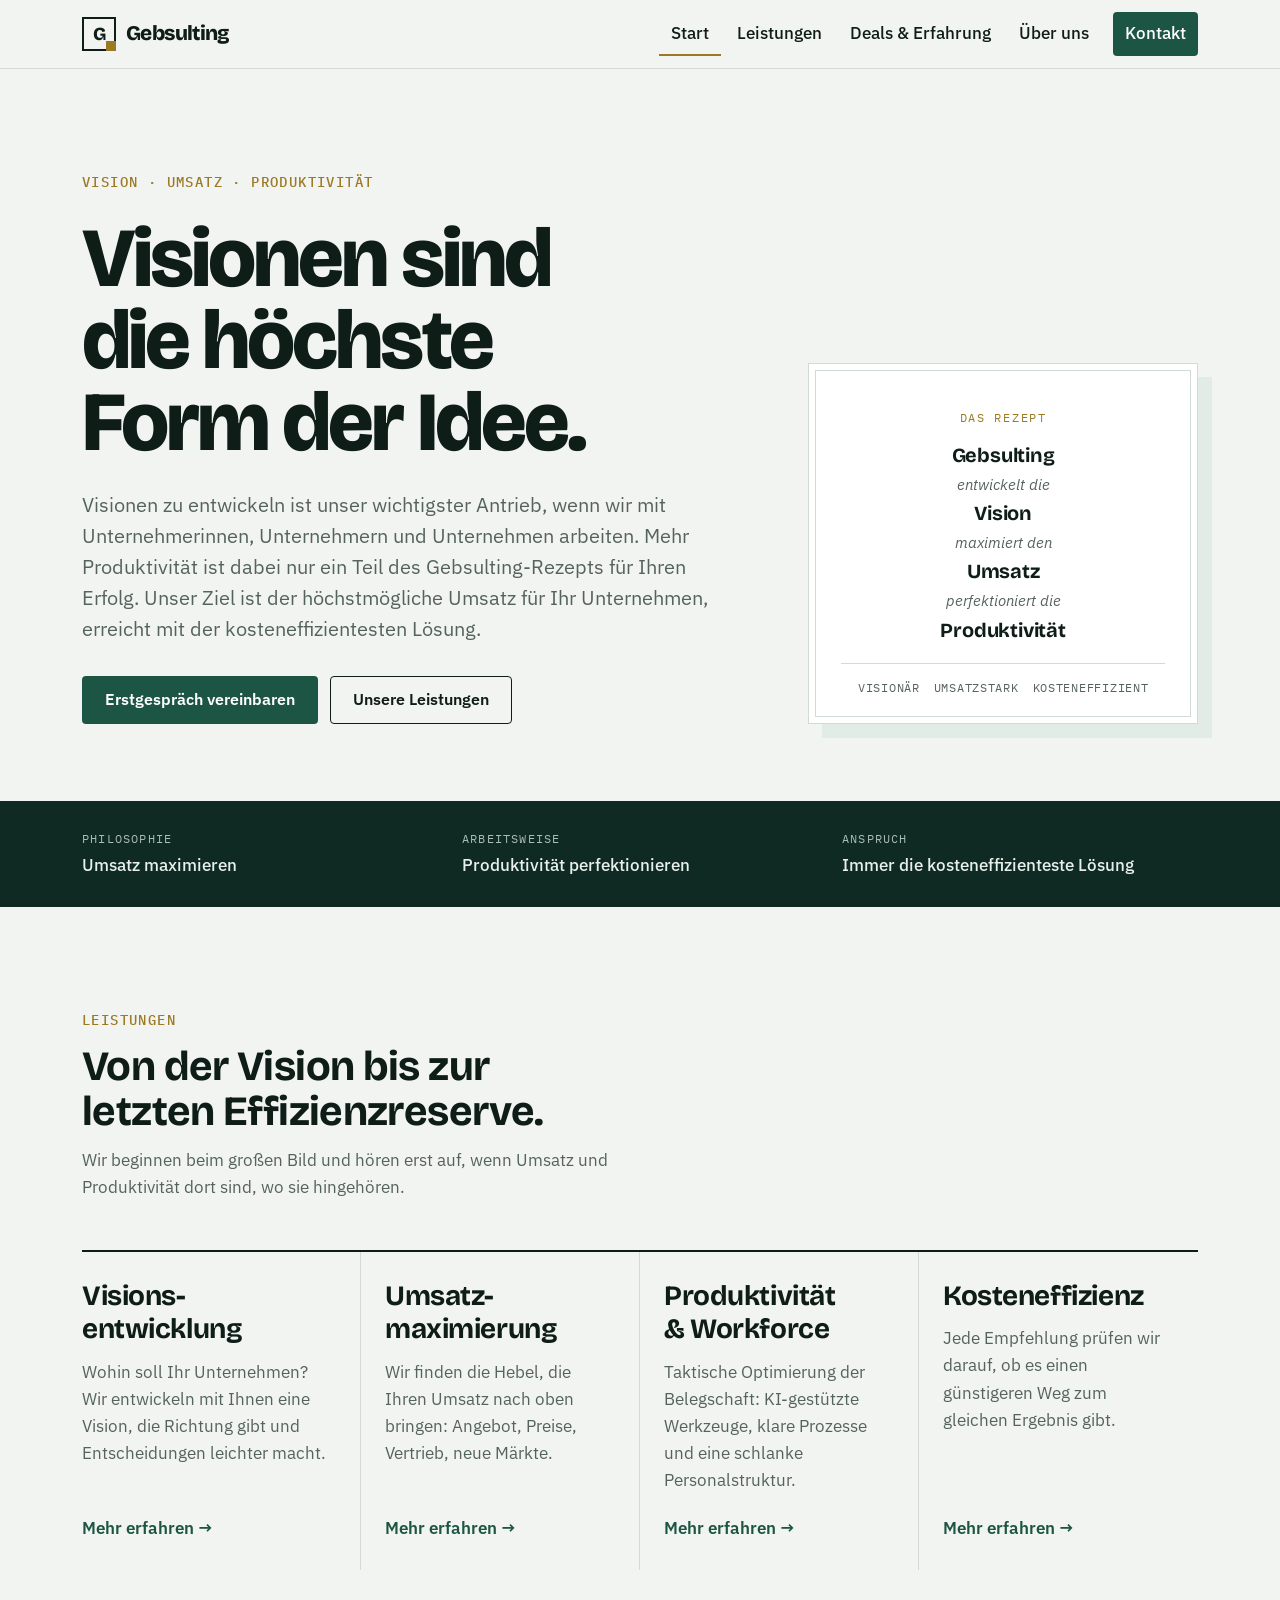
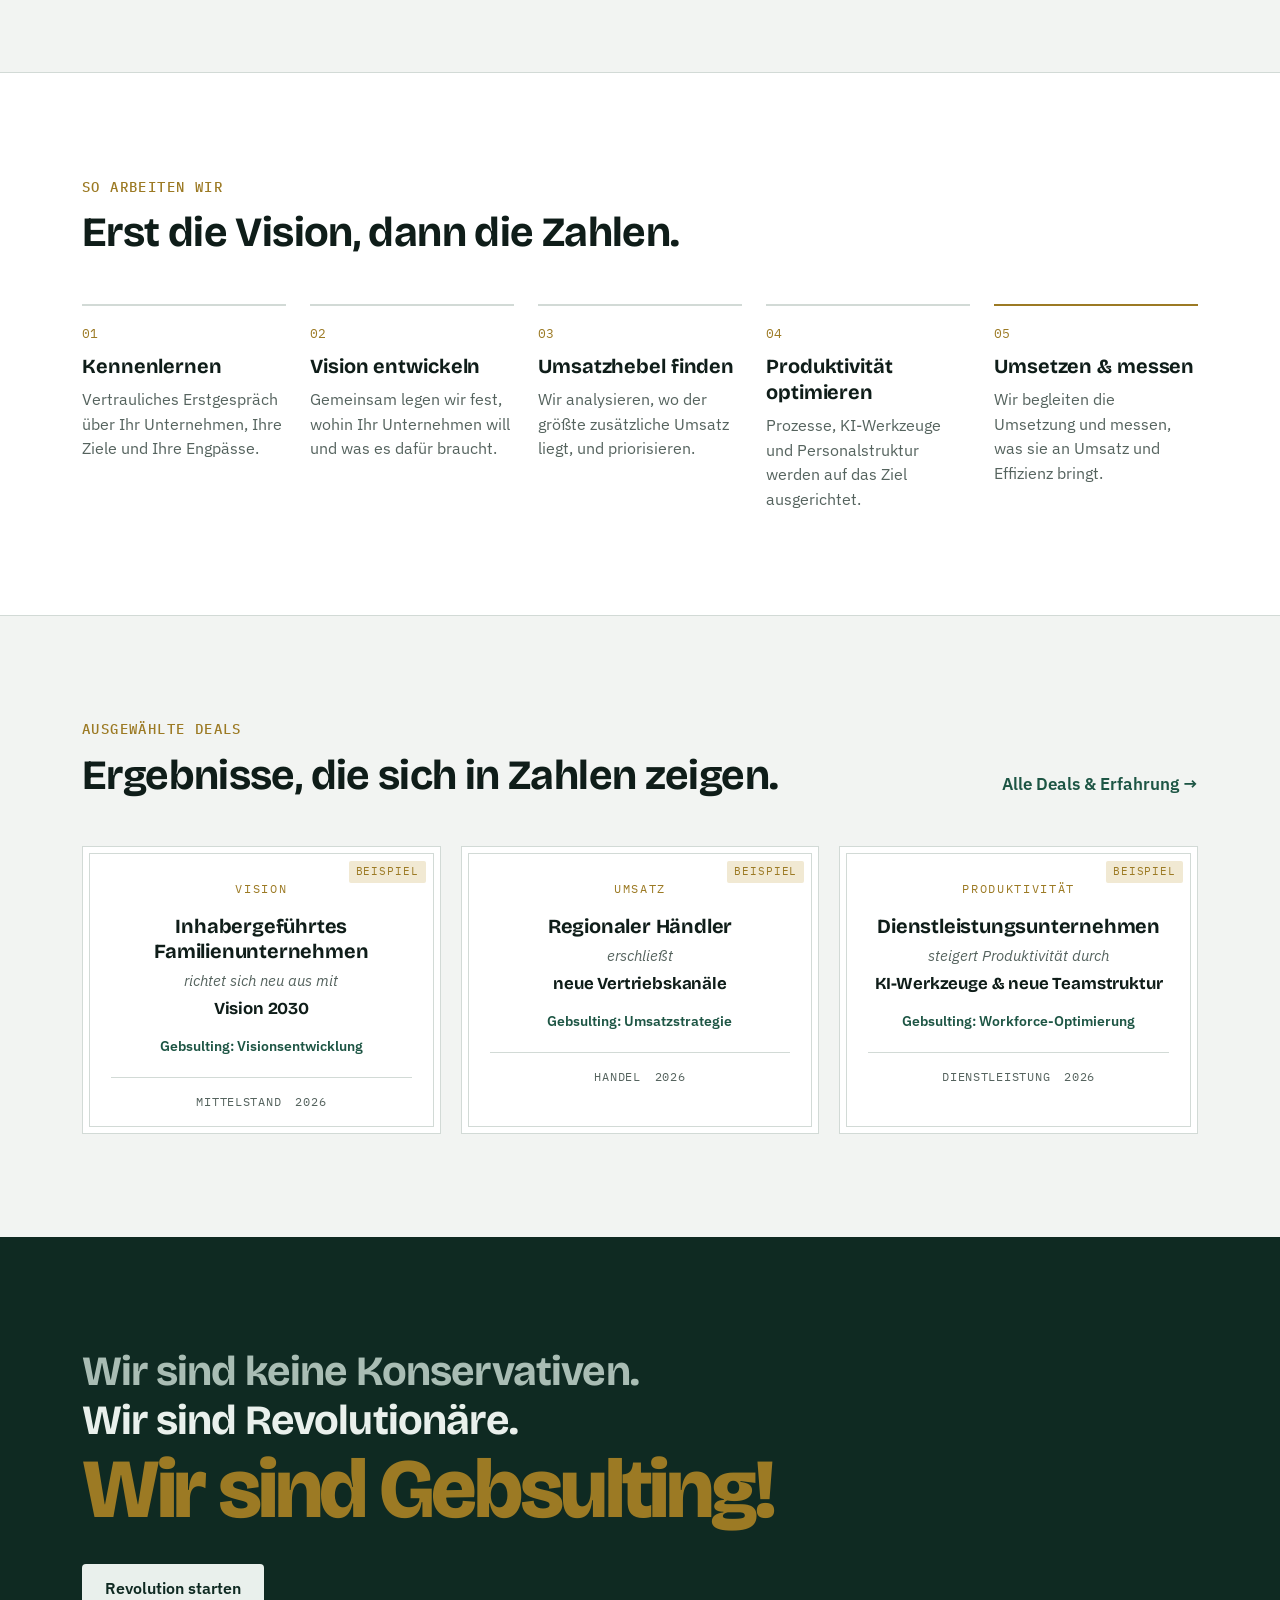
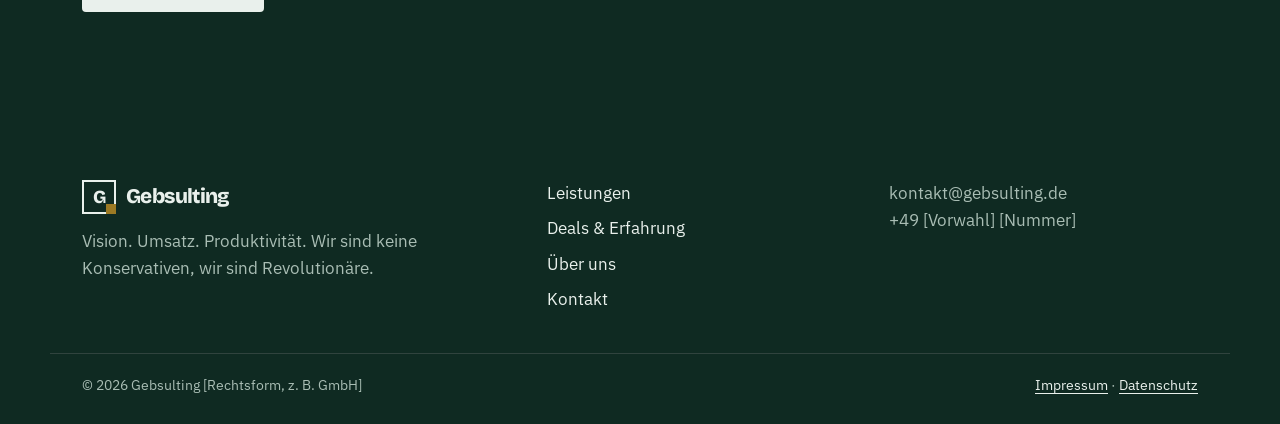
==== gebsulting-website/index.html @ 895a3fa7 "Gebsulting: Inhalte aus der Unternehmensbeschreibung und echtes Team Name auf Gebsulting korrigiert," ====
<!doctype html>
<html lang="de">
<head>
<meta charset="utf-8">
<meta name="viewport" content="width=device-width, initial-scale=1, viewport-fit=cover">
<title>Gebsulting</title>
<meta name="claude:viewport-fit-sides" content="cover">
<meta name="description" content="Gebsulting – Visionsentwicklung, Umsatzmaximierung und Produktivität für Unternehmerinnen, Unternehmer und Unternehmen. Wir sind keine Konservativen, wir sind Revolutionäre.">
<link rel="icon" href="assets/favicon.svg" type="image/svg+xml">
<link rel="preconnect" href="https://fonts.googleapis.com">
<link rel="preconnect" href="https://fonts.gstatic.com" crossorigin>
<link rel="stylesheet" href="https://fonts.googleapis.com/css2?family=Bricolage+Grotesque:opsz,wght@12..96,500;12..96,700;12..96,800&family=IBM+Plex+Sans:ital,wght@0,400;0,500;0,600;1,400&family=IBM+Plex+Mono:wght@400;500&display=swap">
<link rel="stylesheet" href="assets/css/style.css">
</head>
<body>

<a class="skip" href="#main">Zum Inhalt springen</a>

<header class="site-header">
  <div class="wrap header-row">
    <a class="brand" href="#start" aria-label="Gebsulting – Startseite">
      <span class="brand-mark" aria-hidden="true">G</span>
      <span class="brand-name">Gebsulting</span>
    </a>
    <button class="nav-toggle" id="nav-toggle" type="button" aria-expanded="false" aria-controls="site-nav">
      <span class="nav-toggle-bars" aria-hidden="true"></span>
      <span class="nav-toggle-label">Menü</span>
    </button>
    <nav class="site-nav" id="site-nav" aria-label="Hauptnavigation">
      <a href="#start" data-nav="start">Start</a>
      <a href="#leistungen" data-nav="leistungen">Leistungen</a>
      <a href="#deals" data-nav="deals">Deals &amp; Erfahrung</a>
      <a href="#ueber-uns" data-nav="ueber-uns">Über uns</a>
      <a class="nav-cta" href="#kontakt" data-nav="kontakt">Kontakt</a>
    </nav>
  </div>
</header>

<main id="main" tabindex="-1">

<!-- ============================ START ============================ -->
<section class="view" data-view="start" data-title="Gebsulting – Vision, Umsatz, Produktivität">
  <div class="hero">
    <div class="wrap hero-grid">
      <div class="hero-copy">
        <p class="eyebrow">Vision · Umsatz · Produktivität</p>
        <h1 class="display">Visionen sind die höchste Form der Idee.</h1>
        <p class="lead">Visionen zu entwickeln ist unser wichtigster Antrieb, wenn wir mit Unternehmerinnen, Unternehmern und Unternehmen arbeiten. Mehr Produktivität ist dabei nur ein Teil des Gebsulting-Rezepts für Ihren Erfolg. Unser Ziel ist der höchstmögliche Umsatz für Ihr Unternehmen, erreicht mit der kosteneffizientesten Lösung.</p>
        <div class="hero-actions">
          <a class="btn btn-primary" href="#kontakt">Erstgespräch vereinbaren</a>
          <a class="btn btn-ghost" href="#leistungen">Unsere Leistungen</a>
        </div>
      </div>
      <aside class="tombstone tombstone-hero" aria-label="Das Gebsulting-Rezept">
        <p class="ts-kicker">Das Rezept</p>
        <p class="ts-party">Gebsulting</p>
        <p class="ts-verb">entwickelt die</p>
        <p class="ts-party ts-party-sm">Vision</p>
        <p class="ts-verb">maximiert den</p>
        <p class="ts-party ts-party-sm">Umsatz</p>
        <p class="ts-verb">perfektioniert die</p>
        <p class="ts-party ts-party-sm">Produktivität</p>
        <div class="ts-foot">
          <span>Visionär</span><span>Umsatzstark</span><span>Kosteneffizient</span>
        </div>
      </aside>
    </div>
  </div>

  <div class="band">
    <div class="wrap facts">
      <div class="fact"><span class="fact-k">Philosophie</span><span class="fact-v">Umsatz maximieren</span></div>
      <div class="fact"><span class="fact-k">Arbeitsweise</span><span class="fact-v">Produktivität perfektionieren</span></div>
      <div class="fact"><span class="fact-k">Anspruch</span><span class="fact-v">Immer die kosteneffizienteste Lösung</span></div>
    </div>
  </div>

  <div class="section">
    <div class="wrap">
      <div class="section-head">
        <p class="eyebrow">Leistungen</p>
        <h2 class="h2">Von der Vision bis zur letzten Effizienzreserve.</h2>
        <p class="section-intro">Wir beginnen beim großen Bild und hören erst auf, wenn Umsatz und Produktivität dort sind, wo sie hingehören.</p>
      </div>
      <div class="service-grid">
        <a class="service" href="#leistungen">
          <h3 class="h3">Visions&shy;entwicklung</h3>
          <p>Wohin soll Ihr Unternehmen? Wir entwickeln mit Ihnen eine Vision, die Richtung gibt und Entscheidungen leichter macht.</p>
          <span class="more">Mehr erfahren</span>
        </a>
        <a class="service" href="#leistungen">
          <h3 class="h3">Umsatz&shy;maximierung</h3>
          <p>Wir finden die Hebel, die Ihren Umsatz nach oben bringen: Angebot, Preise, Vertrieb, neue Märkte.</p>
          <span class="more">Mehr erfahren</span>
        </a>
        <a class="service" href="#leistungen">
          <h3 class="h3">Produktivität &amp; Workforce</h3>
          <p>Taktische Optimierung der Belegschaft: KI-gestützte Werkzeuge, klare Prozesse und eine schlanke Personalstruktur.</p>
          <span class="more">Mehr erfahren</span>
        </a>
        <a class="service" href="#leistungen">
          <h3 class="h3">Kosten&shy;effizienz</h3>
          <p>Jede Empfehlung prüfen wir darauf, ob es einen günstigeren Weg zum gleichen Ergebnis gibt.</p>
          <span class="more">Mehr erfahren</span>
        </a>
      </div>
    </div>
  </div>

  <div class="section section-alt">
    <div class="wrap">
      <div class="section-head">
        <p class="eyebrow">So arbeiten wir</p>
        <h2 class="h2">Erst die Vision, dann die Zahlen.</h2>
      </div>
      <ol class="process">
        <li><span class="step-no">01</span><h3 class="h4">Kennenlernen</h3><p>Vertrauliches Erstgespräch über Ihr Unternehmen, Ihre Ziele und Ihre Engpässe.</p></li>
        <li><span class="step-no">02</span><h3 class="h4">Vision entwickeln</h3><p>Gemeinsam legen wir fest, wohin Ihr Unternehmen will und was es dafür braucht.</p></li>
        <li><span class="step-no">03</span><h3 class="h4">Umsatzhebel finden</h3><p>Wir analysieren, wo der größte zusätzliche Umsatz liegt, und priorisieren.</p></li>
        <li><span class="step-no">04</span><h3 class="h4">Produktivität optimieren</h3><p>Prozesse, KI-Werkzeuge und Personalstruktur werden auf das Ziel ausgerichtet.</p></li>
        <li><span class="step-no">05</span><h3 class="h4">Umsetzen &amp; messen</h3><p>Wir begleiten die Umsetzung und messen, was sie an Umsatz und Effizienz bringt.</p></li>
      </ol>
    </div>
  </div>

  <div class="section">
    <div class="wrap">
      <div class="section-head section-head-row">
        <div>
          <p class="eyebrow">Ausgewählte Deals</p>
          <h2 class="h2">Ergebnisse, die sich in Zahlen zeigen.</h2>
        </div>
        <a class="link-arrow" href="#deals">Alle Deals &amp; Erfahrung</a>
      </div>
      <div class="tombstone-grid" id="deals-teaser" data-limit="3"></div>
    </div>
  </div>

  <div class="manifesto">
    <div class="wrap manifesto-inner">
      <p class="manifesto-line">Wir sind keine Konservativen.</p>
      <p class="manifesto-line manifesto-strong">Wir sind Revolutionäre.</p>
      <p class="manifesto-line manifesto-name">Wir sind Gebsulting!</p>
      <a class="btn btn-light" href="#kontakt">Revolution starten</a>
    </div>
  </div>
</section>

<!-- ============================ LEISTUNGEN ============================ -->
<section class="view" data-view="leistungen" data-title="Leistungen – Gebsulting" hidden>
  <div class="page-head">
    <div class="wrap">
      <p class="eyebrow">Leistungen</p>
      <h1 class="h1">Umsatz maximieren. Produktivität perfektionieren.</h1>
      <p class="lead">Umsatzmaximierung ist unsere Philosophie, perfekte Produktivität unsere Arbeitsweise. Am Anfang steht immer die Vision. Die vier Felder bauen aufeinander auf.</p>
    </div>
  </div>

  <div class="section">
    <div class="wrap service-detail-list">
      <article class="service-detail" id="vision">
        <div class="sd-head">
          <span class="sd-tag">Feld 1 · Unser wichtigster Antrieb</span>
          <h2 class="h2">Visionsentwicklung</h2>
          <p>Visionen sind die höchste Form der Idee. Ohne ein klares Bild der Zukunft bleibt jede Optimierung Stückwerk.</p>
        </div>
        <div class="sd-body">
          <h3 class="h5">Typische Aufgaben</h3>
          <ul class="ticks">
            <li>Visions-Workshops mit Inhabern, Gründern und Management</li>
            <li>Zielbild und Positionierung für die nächsten Jahre</li>
            <li>Ableitung konkreter Umsatz- und Effizienzziele</li>
            <li>Kommunikation der Vision ins Unternehmen</li>
          </ul>
          <p class="sd-result"><strong>Ergebnis:</strong> eine Vision, die Richtung gibt und an der sich jede weitere Entscheidung messen lässt.</p>
        </div>
      </article>

      <article class="service-detail" id="umsatz">
        <div class="sd-head">
          <span class="sd-tag">Feld 2 · Unsere Philosophie</span>
          <h2 class="h2">Umsatzmaximierung</h2>
          <p>Wir wollen für unsere Kunden den höchstmöglichen Umsatz, nicht einen etwas besseren.</p>
        </div>
        <div class="sd-body">
          <h3 class="h5">Typische Aufgaben</h3>
          <ul class="ticks">
            <li>Analyse von Angebot, Kunden und Märkten</li>
            <li>Preis- und Margenstrategie</li>
            <li>Vertriebsstrategie und Vertriebsprozesse</li>
            <li>Erschließung neuer Märkte und Geschäftsfelder</li>
          </ul>
          <p class="sd-result"><strong>Ergebnis:</strong> priorisierte Umsatzhebel mit klaren Zielen und Verantwortlichen.</p>
        </div>
      </article>

      <article class="service-detail" id="produktivitaet">
        <div class="sd-head">
          <span class="sd-tag">Feld 3 · Unsere Arbeitsweise</span>
          <h2 class="h2">Produktivität &amp; Workforce-Optimierung</h2>
          <p>Fehlende Produktivität lässt sich in den meisten Fällen nur durch eine taktische Optimierung der Belegschaft lösen. Dazu gehören KI-gestützte Werkzeuge und, wo nötig, auch Personalanpassungen.</p>
        </div>
        <div class="sd-body">
          <h3 class="h5">Typische Aufgaben</h3>
          <ul class="ticks">
            <li>Produktivitätsanalyse von Teams und Prozessen</li>
            <li>Auswahl und Einführung KI-gestützter Werkzeuge</li>
            <li>Automatisierung wiederkehrender Aufgaben</li>
            <li>Neuaufstellung der Personalstruktur, inklusive Trennung von ineffizienten Stellen</li>
          </ul>
          <p class="sd-result"><strong>Ergebnis:</strong> ein Unternehmen, das mit den richtigen Menschen und den richtigen Werkzeugen mehr leistet.</p>
        </div>
      </article>

      <article class="service-detail" id="kosten">
        <div class="sd-head">
          <span class="sd-tag">Feld 4 · Unser Anspruch</span>
          <h2 class="h2">Kosteneffizienz</h2>
          <p>Höchster Umsatz und höchste Produktivität sind nur die halbe Rechnung. Wir suchen immer die kosteneffizienteste Lösung.</p>
        </div>
        <div class="sd-body">
          <h3 class="h5">Typische Aufgaben</h3>
          <ul class="ticks">
            <li>Kostenanalyse und Benchmarks</li>
            <li>Prüfung von Lieferanten, Verträgen und Software</li>
            <li>Make-or-buy-Entscheidungen</li>
            <li>Business Cases für jede größere Maßnahme</li>
          </ul>
          <p class="sd-result"><strong>Ergebnis:</strong> jede Maßnahme mit dem besten Verhältnis von Kosten zu Wirkung.</p>
        </div>
      </article>
    </div>
  </div>

  <div class="cta-band">
    <div class="wrap cta-row">
      <div>
        <h2 class="h2">Wo steckt der meiste Umsatz in Ihrem Unternehmen?</h2>
        <p>Beschreiben Sie uns Ihre Situation, wir melden uns innerhalb von zwei Werktagen.</p>
      </div>
      <a class="btn btn-light" href="#kontakt">Anfrage senden</a>
    </div>
  </div>
</section>

<!-- ============================ DEALS ============================ -->
<section class="view" data-view="deals" data-title="Deals & Erfahrung – Gebsulting" hidden>
  <div class="page-head">
    <div class="wrap">
      <p class="eyebrow">Deals &amp; Erfahrung</p>
      <h1 class="h1">Projekte und Deals, die wir begleiten.</h1>
      <p class="lead">Viele unserer Mandate sind vertraulich. Wo Kunden zugestimmt haben, zeigen wir sie hier.</p>
    </div>
  </div>

  <div class="section">
    <div class="wrap">
      <p class="notice" id="deals-notice" hidden>Vorschau: Die Einträge unten sind Platzhalter mit Beispielinhalten. Die echten Deals ergänzen wir in Kürze.</p>
      <div class="filter-row" id="deal-filter" role="group" aria-label="Deals nach Art filtern"></div>
      <div class="tombstone-grid" id="deals-all"></div>
    </div>
  </div>

  <div class="section section-alt">
    <div class="wrap exp-grid">
      <div>
        <p class="eyebrow">Erfahrung</p>
        <h2 class="h2">Wofür man uns holt.</h2>
        <p class="section-intro">Wir arbeiten mit Unternehmerinnen, Unternehmern, Gründungsteams und etablierten Unternehmen, die mehr wollen als den Status quo.</p>
      </div>
      <div class="exp-cols">
        <div>
          <h3 class="h5">Kunden</h3>
          <ul class="plain-list" id="industries"></ul>
        </div>
        <div>
          <h3 class="h5">Mandatsarten</h3>
          <ul class="plain-list">
            <li>Visionsentwicklung</li>
            <li>Umsatzsteigerung</li>
            <li>Produktivität &amp; Workforce</li>
            <li>KI-Werkzeuge &amp; Automatisierung</li>
            <li>Kostenoptimierung</li>
          </ul>
        </div>
      </div>
    </div>
  </div>
</section>

<!-- ============================ ÜBER UNS ============================ -->
<section class="view" data-view="ueber-uns" data-title="Über uns – Gebsulting" hidden>
  <div class="page-head">
    <div class="wrap">
      <p class="eyebrow">Über uns</p>
      <h1 class="h1">Wir sind Gebsulting.</h1>
      <p class="lead">Wir sind keine Konservativen, wir sind Revolutionäre. Wir entwickeln Visionen, maximieren Umsatz und perfektionieren Produktivität, für Unternehmerinnen, Unternehmer, Unternehmen und alle, die mit uns etwas bewegen wollen.</p>
    </div>
  </div>

  <div class="section">
    <div class="wrap about-grid">
      <div class="about-text">
        <h2 class="h2">Unser Verständnis von Beratung.</h2>
        <p>Visionen sind die höchste Form der Idee. Sie zu entwickeln ist unser wichtigster Antrieb in der Arbeit mit unseren Kunden. Wer nur an der Produktivität schraubt, nutzt einen Bruchteil seines Potenzials.</p>
        <p>Deshalb ist Umsatzmaximierung unsere Philosophie und perfekte Produktivität unsere Arbeitsweise. Wo Produktivität fehlt, setzen wir auf eine taktische Optimierung der Belegschaft: mit KI-gestützten Werkzeugen und einer Personalstruktur, die zum Ziel passt.</p>
        <p>Dabei verlieren wir die Kosten nie aus dem Blick. Unsere Kunden sollen den höchstmöglichen Umsatz und die höchstmögliche Produktivität erreichen, mit der kosteneffizientesten Lösung.</p>
      </div>
      <div class="values">
        <div class="value">
          <h3 class="h4">Visionär</h3>
          <p>Wir denken vom Ziel her, nicht vom Bestand.</p>
        </div>
        <div class="value">
          <h3 class="h4">Umsatzorientiert</h3>
          <p>Jede Maßnahme muss sich am Umsatz messen lassen.</p>
        </div>
        <div class="value">
          <h3 class="h4">Kosteneffizient</h3>
          <p>Wir empfehlen den günstigsten Weg zum besten Ergebnis.</p>
        </div>
        <div class="value">
          <h3 class="h4">Revolutionär</h3>
          <p>„Das haben wir schon immer so gemacht“ ist für uns kein Argument.</p>
        </div>
      </div>
    </div>
  </div>

  <div class="section section-alt">
    <div class="wrap">
      <div class="section-head">
        <p class="eyebrow">Team</p>
        <h2 class="h2">Die Köpfe hinter Gebsulting.</h2>
      </div>
      <div class="team-grid" id="team"></div>
    </div>
  </div>

  <div class="cta-band">
    <div class="wrap cta-row">
      <div>
        <h2 class="h2">Lernen wir uns kennen.</h2>
        <p>Am besten in einem kurzen Gespräch, telefonisch, per Video oder vor Ort.</p>
      </div>
      <a class="btn btn-light" href="#kontakt">Gespräch anfragen</a>
    </div>
  </div>
</section>

<!-- ============================ KONTAKT ============================ -->
<section class="view" data-view="kontakt" data-title="Kontakt – Gebsulting" hidden>
  <div class="page-head">
    <div class="wrap">
      <p class="eyebrow">Kontakt</p>
      <h1 class="h1">Erzählen Sie uns von Ihrer Vision.</h1>
      <p class="lead">Ihre Anfrage behandeln wir vertraulich. Wir melden uns innerhalb von zwei Werktagen.</p>
    </div>
  </div>

  <div class="section">
    <div class="wrap contact-grid">
      <form class="contact-form" id="contact-form" novalidate>
        <div class="field-row">
          <div class="field">
            <label for="cf-name">Name <span class="req" aria-hidden="true">*</span></label>
            <input id="cf-name" name="name" type="text" autocomplete="name" required>
            <p class="field-error" id="cf-name-err"></p>
          </div>
          <div class="field">
            <label for="cf-company">Unternehmen</label>
            <input id="cf-company" name="company" type="text" autocomplete="organization">
          </div>
        </div>
        <div class="field-row">
          <div class="field">
            <label for="cf-email">E-Mail <span class="req" aria-hidden="true">*</span></label>
            <input id="cf-email" name="email" type="email" autocomplete="email" required>
            <p class="field-error" id="cf-email-err"></p>
          </div>
          <div class="field">
            <label for="cf-phone">Telefon</label>
            <input id="cf-phone" name="phone" type="tel" autocomplete="tel">
          </div>
        </div>
        <div class="field">
          <label for="cf-topic">Worum geht es?</label>
          <select id="cf-topic" name="topic">
            <option>Visionsentwicklung</option>
            <option>Umsatzsteigerung</option>
            <option>Produktivität &amp; Workforce</option>
            <option>KI-Werkzeuge &amp; Automatisierung</option>
            <option>Kostenoptimierung</option>
            <option>Etwas anderes</option>
          </select>
        </div>
        <div class="field">
          <label for="cf-message">Ihre Nachricht <span class="req" aria-hidden="true">*</span></label>
          <textarea id="cf-message" name="message" rows="6" required placeholder="Kurz zu Ihrem Unternehmen, Ihrem Ziel und dem gewünschten Zeitrahmen."></textarea>
          <p class="field-error" id="cf-message-err"></p>
        </div>
        <div class="field field-hp" aria-hidden="true">
          <label for="cf-website">Website</label>
          <input id="cf-website" name="website" type="text" tabindex="-1" autocomplete="off">
        </div>
        <div class="field field-check">
          <input id="cf-consent" name="consent" type="checkbox" required>
          <label for="cf-consent">Ich bin einverstanden, dass meine Angaben zur Bearbeitung der Anfrage verarbeitet werden. Details in der <a href="#datenschutz">Datenschutzerklärung</a>. <span class="req" aria-hidden="true">*</span></label>
        </div>
        <p class="field-error" id="cf-consent-err"></p>
        <div class="form-actions">
          <button class="btn btn-primary" id="cf-submit" type="submit">Anfrage senden</button>
          <p class="form-hint">* Pflichtfeld</p>
        </div>
        <div class="form-status" id="cf-status" role="status" aria-live="polite" hidden></div>
      </form>

      <aside class="contact-card" aria-label="Kontaktdaten">
        <h2 class="h4">Direkter Kontakt</h2>
        <dl class="contact-list">
          <div>
            <dt>E-Mail</dt>
            <dd><span class="copyable" data-cfg="email"></span> <button class="copy-btn" type="button" data-copy-cfg="email">Kopieren</button></dd>
          </div>
          <div>
            <dt>Telefon</dt>
            <dd><span class="copyable" data-cfg="phone"></span> <button class="copy-btn" type="button" data-copy-cfg="phone">Kopieren</button></dd>
          </div>
          <div>
            <dt>Adresse</dt>
            <dd data-cfg="addressHtml"></dd>
          </div>
          <div>
            <dt>Erreichbar</dt>
            <dd data-cfg="hours"></dd>
          </div>
        </dl>
        <p class="contact-note">Lieber direkt sprechen? Schreiben Sie uns kurz, wann Sie gut erreichbar sind. Wir rufen zurück.</p>
      </aside>
    </div>
  </div>
</section>

<!-- ============================ IMPRESSUM ============================ -->
<section class="view" data-view="impressum" data-title="Impressum – Gebsulting" hidden>
  <div class="page-head page-head-sm">
    <div class="wrap">
      <h1 class="h1">Impressum</h1>
    </div>
  </div>
  <div class="section">
    <div class="wrap legal">
      <p class="notice">Vorlage: Die Angaben in eckigen Klammern müssen vor dem Livegang mit den echten Unternehmensdaten ersetzt werden.</p>
      <h2 class="h4">Angaben gemäß § 5 DDG</h2>
      <p><span data-cfg="legalName"></span><br><span data-cfg="addressHtml"></span></p>
      <h2 class="h4">Vertreten durch</h2>
      <p data-cfg="representative"></p>
      <h2 class="h4">Kontakt</h2>
      <p>Telefon: <span data-cfg="phone"></span><br>E-Mail: <span data-cfg="email"></span></p>
      <h2 class="h4">Registereintrag</h2>
      <p data-cfg="register"></p>
      <h2 class="h4">Umsatzsteuer-ID</h2>
      <p>Umsatzsteuer-Identifikationsnummer gemäß § 27a UStG: <span data-cfg="vatId"></span></p>
      <h2 class="h4">Verantwortlich für den Inhalt nach § 18 Abs. 2 MStV</h2>
      <p><span data-cfg="representative"></span>, Anschrift wie oben</p>
      <h2 class="h4">Haftung für Inhalte und Links</h2>
      <p>Die Inhalte dieser Seiten wurden mit größter Sorgfalt erstellt. Für die Richtigkeit, Vollständigkeit und Aktualität der Inhalte können wir jedoch keine Gewähr übernehmen. Für Inhalte externer Links sind ausschließlich deren Betreiber verantwortlich.</p>
      <h2 class="h4">Streitschlichtung</h2>
      <p>Wir sind nicht bereit oder verpflichtet, an Streitbeilegungsverfahren vor einer Verbraucherschlichtungsstelle teilzunehmen.</p>
    </div>
  </div>
</section>

<!-- ============================ DATENSCHUTZ ============================ -->
<section class="view" data-view="datenschutz" data-title="Datenschutz – Gebsulting" hidden>
  <div class="page-head page-head-sm">
    <div class="wrap">
      <h1 class="h1">Datenschutzerklärung</h1>
    </div>
  </div>
  <div class="section">
    <div class="wrap legal">
      <p class="notice">Vorlage: Bitte vor dem Livegang rechtlich prüfen lassen und an Hosting-Anbieter und Formular-Dienst anpassen.</p>
      <h2 class="h4">1. Verantwortlicher</h2>
      <p><span data-cfg="legalName"></span><br><span data-cfg="addressHtml"></span><br>E-Mail: <span data-cfg="email"></span></p>
      <h2 class="h4">2. Hosting und Server-Logfiles</h2>
      <p>Beim Aufruf dieser Website verarbeitet unser Hosting-Anbieter technisch notwendige Daten (z. B. IP-Adresse, Datum und Uhrzeit, aufgerufene Seite, Browsertyp). Rechtsgrundlage ist Art. 6 Abs. 1 lit. f DSGVO; unser berechtigtes Interesse liegt im sicheren und stabilen Betrieb der Website.</p>
      <h2 class="h4">3. Kontaktformular und E-Mail</h2>
      <p>Wenn Sie uns über das Kontaktformular oder per E-Mail schreiben, verarbeiten wir Ihre Angaben (Name, Kontaktdaten, Nachricht) zur Bearbeitung Ihrer Anfrage. Rechtsgrundlage ist Art. 6 Abs. 1 lit. b DSGVO (vorvertragliche Maßnahmen) bzw. Art. 6 Abs. 1 lit. a DSGVO (Einwilligung). Die Daten werden gelöscht, sobald sie für die Bearbeitung nicht mehr erforderlich sind und keine gesetzlichen Aufbewahrungspflichten bestehen.</p>
      <h2 class="h4">4. Schriftarten</h2>
      <p>Diese Website lädt Schriftarten von Google Fonts. Dabei wird Ihre IP-Adresse an Google übertragen. Für den Livegang empfehlen wir, die Schriftarten lokal einzubinden; dann entfällt diese Übertragung.</p>
      <h2 class="h4">5. Cookies</h2>
      <p>Diese Website setzt keine Tracking-Cookies. Ein nicht versendeter Formularentwurf kann lokal in Ihrem Browser zwischengespeichert werden und verlässt Ihr Gerät dabei nicht.</p>
      <h2 class="h4">6. Ihre Rechte</h2>
      <p>Sie haben das Recht auf Auskunft, Berichtigung, Löschung, Einschränkung der Verarbeitung, Datenübertragbarkeit und Widerspruch sowie das Recht, eine erteilte Einwilligung zu widerrufen. Außerdem können Sie sich bei einer Datenschutz-Aufsichtsbehörde beschweren.</p>
    </div>
  </div>
</section>

</main>

<footer class="site-footer">
  <div class="wrap footer-grid">
    <div>
      <a class="brand brand-footer" href="#start">
        <span class="brand-mark" aria-hidden="true">G</span>
        <span class="brand-name">Gebsulting</span>
      </a>
      <p class="footer-claim">Vision. Umsatz. Produktivität. Wir sind keine Konservativen, wir sind Revolutionäre.</p>
    </div>
    <nav class="footer-nav" aria-label="Fußzeile">
      <a href="#leistungen">Leistungen</a>
      <a href="#deals">Deals &amp; Erfahrung</a>
      <a href="#ueber-uns">Über uns</a>
      <a href="#kontakt">Kontakt</a>
    </nav>
    <div class="footer-contact">
      <p><span data-cfg="email"></span><br><span data-cfg="phone"></span></p>
    </div>
  </div>
  <div class="wrap footer-bottom">
    <p>© <span id="year"></span> <span data-cfg="legalName"></span></p>
    <p><a href="#impressum">Impressum</a> · <a href="#datenschutz">Datenschutz</a></p>
  </div>
</footer>

<script src="assets/js/config.js"></script>
<script src="assets/js/data.js"></script>
<script src="assets/js/app.js"></script>
</body>
</html>
---- gebsulting-website/assets/css/style.css ----
/* Layout: left-aligned editorial grid; hero headline across two thirds, a deal "tombstone" card as the signature object on the right. */
:root {
  --paper: #F2F4F2;
  --surface: #FFFFFF;
  --ink: #0F1D19;
  --muted: #55635E;
  --line: #D2DAD6;
  --accent: #1D5544;
  --accent-ink: #FFFFFF;
  --accent-soft: #E1ECE7;
  --brass: #9C7A24;
  --brass-soft: #F1E9D3;
  --band: #0F2A22;
  --band-ink: #E9F0EC;
  --band-muted: #A9BDB4;
  --ok: #1D6B45;
  --ok-soft: #E2F1E8;
  --err: #A8261D;
  --err-soft: #F8E4E1;

  --font-display: "Bricolage Grotesque", "Avenir Next", "Segoe UI", system-ui, sans-serif;
  --font-body: "IBM Plex Sans", "Helvetica Neue", Arial, system-ui, sans-serif;
  --font-mono: "IBM Plex Mono", ui-monospace, "SFMono-Regular", Menlo, Consolas, monospace;

  --step--1: 0.875rem;
  --step-0: 1.0625rem;
  --step-1: 1.25rem;
  --step-2: clamp(1.4rem, 1.2rem + 0.8vw, 1.75rem);
  --step-3: clamp(1.8rem, 1.4rem + 1.6vw, 2.6rem);
  --step-4: clamp(2.3rem, 1.6rem + 3vw, 3.75rem);
  --step-5: clamp(2.7rem, 1.6rem + 4.6vw, 5.25rem);

  --wrap: 1180px;
  --radius: 4px;
  --header-h: 68px;
}

@media (prefers-color-scheme: dark) {
  :root:not([data-theme="light"]) {
    --paper: #0C1412;
    --surface: #131D1A;
    --ink: #E4ECE8;
    --muted: #98A8A1;
    --line: #24332E;
    --accent: #7FC3A9;
    --accent-ink: #0C1412;
    --accent-soft: #17302A;
    --brass: #D7B865;
    --brass-soft: #2B2516;
    --band: #081F19;
    --band-ink: #E4ECE8;
    --band-muted: #93ABA1;
    --ok: #6BD49F;
    --ok-soft: #13291F;
    --err: #FF8E84;
    --err-soft: #2E1715;
    color-scheme: dark;
  }
}
:root[data-theme="dark"] {
  --paper: #0C1412;
  --surface: #131D1A;
  --ink: #E4ECE8;
  --muted: #98A8A1;
  --line: #24332E;
  --accent: #7FC3A9;
  --accent-ink: #0C1412;
  --accent-soft: #17302A;
  --brass: #D7B865;
  --brass-soft: #2B2516;
  --band: #081F19;
  --band-ink: #E4ECE8;
  --band-muted: #93ABA1;
  --ok: #6BD49F;
  --ok-soft: #13291F;
  --err: #FF8E84;
  --err-soft: #2E1715;
  color-scheme: dark;
}

/* ---------- Base ---------- */
*, *::before, *::after { box-sizing: border-box; }
html { -webkit-text-size-adjust: 100%; scroll-padding-top: calc(var(--header-h) + 16px); }
body {
  margin: 0;
  background: var(--paper);
  color: var(--ink);
  font-family: var(--font-body);
  font-size: var(--step-0);
  line-height: 1.6;
  -webkit-font-smoothing: antialiased;
  overflow-x: hidden;
}
body::before {
  content: "";
  position: fixed;
  inset: 0 0 auto;
  height: env(safe-area-inset-top, 0px);
  z-index: 60;
  background: var(--paper);
}
img { max-width: 100%; }
[hidden] { display: none !important; }
a { color: var(--accent); text-underline-offset: 3px; }
a:hover { text-decoration-thickness: 2px; }
:focus-visible { outline: 2px solid var(--brass); outline-offset: 3px; }
main:focus { outline: none; }
p { margin: 0; }

.wrap {
  width: 100%;
  max-width: var(--wrap);
  margin-inline: auto;
  padding-left: max(16px, env(safe-area-inset-left, 0px));
  padding-right: max(16px, env(safe-area-inset-right, 0px));
}
@media (min-width: 720px) {
  .wrap {
    padding-left: max(32px, env(safe-area-inset-left, 0px));
    padding-right: max(32px, env(safe-area-inset-right, 0px));
  }
}

.skip {
  position: absolute;
  left: 16px;
  top: -60px;
  z-index: 100;
  background: var(--accent);
  color: var(--accent-ink);
  padding: 8px 14px;
  border-radius: var(--radius);
}
.skip:focus { top: calc(8px + env(safe-area-inset-top, 0px)); }

/* ---------- Type ---------- */
.display, .h1, .h2, .h3, .h4, .h5 {
  font-family: var(--font-display);
  margin: 0;
  text-wrap: balance;
  letter-spacing: -0.015em;
}
.display { font-size: var(--step-5); font-weight: 800; line-height: 0.98; letter-spacing: -0.035em; }
.h1 { font-size: var(--step-4); font-weight: 800; line-height: 1.03; letter-spacing: -0.03em; }
.h2 { font-size: var(--step-3); font-weight: 700; line-height: 1.1; }
.h3 { font-size: var(--step-2); font-weight: 700; line-height: 1.2; }
.h4 { font-size: var(--step-1); font-weight: 700; line-height: 1.3; letter-spacing: -0.005em; }
.h5 {
  font-family: var(--font-mono);
  font-size: var(--step--1);
  font-weight: 500;
  text-transform: uppercase;
  letter-spacing: 0.08em;
  color: var(--muted);
}
.eyebrow {
  font-family: var(--font-mono);
  font-size: var(--step--1);
  font-weight: 500;
  text-transform: uppercase;
  letter-spacing: 0.1em;
  color: var(--brass);
}
.lead { font-size: var(--step-1); line-height: 1.55; color: var(--muted); max-width: 62ch; }

/* ---------- Buttons ---------- */
.btn {
  display: inline-flex;
  align-items: center;
  justify-content: center;
  gap: 8px;
  min-height: 48px;
  padding: 12px 22px;
  border-radius: var(--radius);
  border: 1.5px solid transparent;
  font: 600 1rem/1.2 var(--font-body);
  text-decoration: none;
  cursor: pointer;
  transition: background-color .15s ease, color .15s ease, border-color .15s ease, transform .15s ease;
}
.btn:active { transform: translateY(1px); }
.btn-primary { background: var(--accent); color: var(--accent-ink); }
.btn-primary:hover { background: var(--ink); color: var(--paper); }
.btn-primary:disabled { opacity: .6; cursor: progress; }
.btn-ghost { border-color: var(--ink); color: var(--ink); background: transparent; }
.btn-ghost:hover { background: var(--ink); color: var(--paper); }
.btn-light { background: var(--band-ink); color: var(--band); }
.btn-light:hover { background: var(--brass); color: var(--band); }

.link-arrow {
  font-weight: 600;
  text-decoration: none;
  white-space: nowrap;
}
.link-arrow::after { content: " →"; }
.link-arrow:hover { text-decoration: underline; }

/* ---------- Header ---------- */
.site-header {
  position: sticky;
  top: env(safe-area-inset-top, 0px);
  z-index: 50;
  background: var(--paper);
  border-bottom: 1px solid var(--line);
}
.header-row {
  display: flex;
  align-items: center;
  justify-content: space-between;
  gap: 16px;
  min-height: var(--header-h);
}
.brand {
  display: inline-flex;
  align-items: center;
  gap: 10px;
  text-decoration: none;
  color: var(--ink);
}
.brand-mark {
  display: grid;
  place-items: center;
  width: 34px;
  height: 34px;
  border: 2px solid var(--ink);
  font: 800 1.15rem/1 var(--font-display);
  position: relative;
}
.brand-mark::after {
  content: "";
  position: absolute;
  right: -2px;
  bottom: -2px;
  width: 10px;
  height: 10px;
  background: var(--brass);
}
.brand-name { font: 800 1.3rem/1 var(--font-display); letter-spacing: -0.03em; }

.site-nav { display: flex; align-items: center; gap: 4px; }
.site-nav a {
  color: var(--ink);
  text-decoration: none;
  font-weight: 500;
  padding: 8px 12px;
  border-radius: var(--radius);
}
.site-nav a:hover { background: var(--accent-soft); }
.site-nav a[aria-current="page"] { box-shadow: inset 0 -2px 0 var(--brass); border-radius: 0; }
.site-nav .nav-cta { background: var(--accent); color: var(--accent-ink); margin-left: 8px; border-radius: var(--radius); }
.site-nav .nav-cta:hover { background: var(--ink); color: var(--paper); }
.site-nav .nav-cta[aria-current="page"] { box-shadow: none; border-radius: var(--radius); }

.nav-toggle {
  display: none;
  align-items: center;
  gap: 10px;
  background: none;
  border: 1.5px solid var(--ink);
  color: var(--ink);
  border-radius: var(--radius);
  padding: 8px 12px;
  font: 600 0.95rem/1 var(--font-body);
  cursor: pointer;
}
.nav-toggle-bars, .nav-toggle-bars::before, .nav-toggle-bars::after {
  display: block;
  width: 18px;
  height: 2px;
  background: currentColor;
  position: relative;
  transition: transform .2s ease;
}
.nav-toggle-bars::before, .nav-toggle-bars::after { content: ""; position: absolute; left: 0; }
.nav-toggle-bars::before { top: -6px; }
.nav-toggle-bars::after { top: 6px; }
.nav-open .nav-toggle-bars { background: transparent; }
.nav-open .nav-toggle-bars::before { transform: translateY(6px) rotate(45deg); }
.nav-open .nav-toggle-bars::after { transform: translateY(-6px) rotate(-45deg); }

@media (max-width: 860px) {
  .nav-toggle { display: inline-flex; }
  .site-nav {
    display: none;
    position: absolute;
    left: 0;
    right: 0;
    top: 100%;
    flex-direction: column;
    align-items: stretch;
    gap: 0;
    background: var(--paper);
    border-bottom: 1px solid var(--line);
    padding: 8px max(16px, env(safe-area-inset-right, 0px)) 16px max(16px, env(safe-area-inset-left, 0px));
  }
  .nav-open .site-nav { display: flex; }
  .site-nav a { padding: 14px 4px; border-bottom: 1px solid var(--line); border-radius: 0; }
  .site-nav a[aria-current="page"] { box-shadow: inset 3px 0 0 var(--brass); padding-left: 14px; }
  .site-nav .nav-cta { margin: 12px 0 0; text-align: center; border-bottom: 0; }
}

/* ---------- Hero ---------- */
.hero { padding-block: clamp(48px, 8vw, 104px) clamp(40px, 6vw, 80px); }
.hero-grid {
  display: grid;
  grid-template-columns: minmax(0, 1.7fr) minmax(0, 1fr);
  gap: clamp(32px, 5vw, 72px);
  align-items: end;
}
.hero-copy { display: flex; flex-direction: column; gap: 24px; min-width: 0; }
.hero-actions { display: flex; flex-wrap: wrap; gap: 12px; padding-top: 8px; }
@media (max-width: 900px) {
  .hero-grid { grid-template-columns: minmax(0, 1fr); }
  .tombstone-hero { max-width: 420px; }
}

/* ---------- Tombstone (signature object) ---------- */
.tombstone {
  position: relative;
  background: var(--surface);
  border: 1px solid var(--line);
  outline: 1px solid var(--line);
  outline-offset: -8px;
  padding: 32px 28px 22px;
  text-align: center;
  display: flex;
  flex-direction: column;
  align-items: center;
  gap: 6px;
  min-width: 0;
}
.ts-kicker {
  font-family: var(--font-mono);
  font-size: 0.75rem;
  text-transform: uppercase;
  letter-spacing: 0.14em;
  color: var(--brass);
  padding-bottom: 10px;
}
.ts-party { font: 700 var(--step-1)/1.25 var(--font-display); letter-spacing: -0.01em; text-wrap: balance; }
.ts-party-sm { font-size: 1.05rem; }
.ts-verb { font-style: italic; color: var(--muted); font-size: 0.95rem; line-height: 1.4; }
.ts-role {
  margin-top: 10px;
  font-size: 0.875rem;
  font-weight: 600;
  color: var(--accent);
}
.ts-foot {
  margin-top: auto;
  padding-top: 14px;
  width: 100%;
  border-top: 1px solid var(--line);
  display: flex;
  justify-content: center;
  flex-wrap: wrap;
  gap: 4px 14px;
  font-family: var(--font-mono);
  font-size: 0.75rem;
  letter-spacing: 0.06em;
  text-transform: uppercase;
  color: var(--muted);
  font-variant-numeric: tabular-nums;
}
.tombstone > .ts-foot { margin-top: 14px; }
.tombstone-hero {
  padding: 44px 32px 26px;
  box-shadow: 14px 14px 0 var(--accent-soft);
}
.tombstone-hero .ts-party:first-of-type { font-size: var(--step-3); font-weight: 800; letter-spacing: -0.03em; }
.tombstone-hero .ts-party-sm { font-size: var(--step-1); }
@media (prefers-reduced-motion: no-preference) {
  .tombstone-hero { animation: settle .7s cubic-bezier(.2,.7,.2,1) both; }
  @keyframes settle { from { transform: translate(10px, 10px); box-shadow: 0 0 0 var(--accent-soft); } }
}

.chip-example {
  position: absolute;
  top: 14px;
  right: 14px;
  font-family: var(--font-mono);
  font-size: 0.6875rem;
  text-transform: uppercase;
  letter-spacing: 0.08em;
  background: var(--brass-soft);
  color: var(--brass);
  padding: 2px 7px;
  border-radius: 2px;
}
.chip-inline { position: static; vertical-align: middle; margin-left: 6px; }

.tombstone-grid {
  display: grid;
  grid-template-columns: repeat(3, minmax(0, 1fr));
  gap: 20px;
}
@media (max-width: 980px) { .tombstone-grid { grid-template-columns: repeat(2, minmax(0, 1fr)); } }
@media (max-width: 600px) { .tombstone-grid { grid-template-columns: minmax(0, 1fr); } }

/* ---------- Bands & sections ---------- */
.band { background: var(--band); color: var(--band-ink); }
.facts {
  display: grid;
  grid-template-columns: repeat(3, minmax(0, 1fr));
  padding-block: 28px;
  gap: 24px;
}
.fact { display: flex; flex-direction: column; gap: 4px; min-width: 0; }
.fact-k {
  font-family: var(--font-mono);
  font-size: 0.75rem;
  text-transform: uppercase;
  letter-spacing: 0.1em;
  color: var(--band-muted);
}
.fact-v { font-weight: 500; }
@media (max-width: 760px) { .facts { grid-template-columns: minmax(0, 1fr); gap: 16px; } }

.section { padding-block: clamp(56px, 8vw, 104px); }
.section-alt { background: var(--surface); border-block: 1px solid var(--line); }
.section-head { display: flex; flex-direction: column; gap: 12px; margin-bottom: clamp(28px, 4vw, 48px); max-width: 760px; }
.section-head-row {
  max-width: none;
  flex-direction: row;
  align-items: flex-end;
  justify-content: space-between;
  flex-wrap: wrap;
  gap: 16px 32px;
}
.section-head-row > div { display: flex; flex-direction: column; gap: 12px; }
.section-intro { color: var(--muted); max-width: 62ch; }

/* Services */
.service-grid {
  display: grid;
  grid-template-columns: repeat(4, minmax(0, 1fr));
  border-top: 2px solid var(--ink);
}
.service {
  display: flex;
  flex-direction: column;
  gap: 12px;
  padding: 28px 24px 28px 0;
  color: var(--ink);
  text-decoration: none;
  border-right: 1px solid var(--line);
  min-width: 0;
}
.service + .service { padding-left: 24px; }
.service:last-child { border-right: 0; }
.service p { color: var(--muted); }
.service .more { margin-top: auto; padding-top: 8px; font-weight: 600; color: var(--accent); }
.service .more::after { content: " →"; transition: margin .15s ease; }
.service:hover .h3 { color: var(--accent); }
.service:hover .more::after { margin-left: 4px; }
@media (max-width: 980px) {
  .service-grid { grid-template-columns: repeat(2, minmax(0, 1fr)); }
  .service, .service + .service { padding: 24px 20px 24px 0; border-right: 0; border-bottom: 1px solid var(--line); }
  .service:nth-child(even) { padding-left: 20px; border-left: 1px solid var(--line); }
}
@media (max-width: 600px) {
  .service-grid { grid-template-columns: minmax(0, 1fr); }
  .service:nth-child(even) { padding-left: 0; border-left: 0; }
}

/* Process */
.process {
  list-style: none;
  margin: 0;
  padding: 0;
  display: grid;
  grid-template-columns: repeat(5, minmax(0, 1fr));
  gap: 24px;
  counter-reset: none;
}
.process li {
  display: flex;
  flex-direction: column;
  gap: 8px;
  padding-top: 18px;
  border-top: 2px solid var(--line);
  min-width: 0;
}
.process li:last-child { border-top-color: var(--brass); }
.process p { color: var(--muted); font-size: 0.975rem; }
.step-no {
  font-family: var(--font-mono);
  font-size: 0.8125rem;
  color: var(--brass);
  font-variant-numeric: tabular-nums;
}
@media (max-width: 980px) { .process { grid-template-columns: repeat(2, minmax(0, 1fr)); } }
@media (max-width: 560px) { .process { grid-template-columns: minmax(0, 1fr); } }

/* CTA band */
.cta-band { background: var(--band); color: var(--band-ink); }
.cta-row {
  display: flex;
  align-items: center;
  justify-content: space-between;
  flex-wrap: wrap;
  gap: 24px 48px;
  padding-block: clamp(40px, 6vw, 64px);
}
.cta-row > div { display: flex; flex-direction: column; gap: 8px; min-width: 0; max-width: 640px; }
.cta-row p { color: var(--band-muted); }

/* Page head */
.page-head { padding-block: clamp(48px, 7vw, 96px) clamp(24px, 4vw, 48px); border-bottom: 1px solid var(--line); }
.page-head .wrap { display: flex; flex-direction: column; gap: 18px; }
.page-head .h1 { max-width: 18ch; }
.page-head-sm { padding-block: clamp(40px, 5vw, 64px) 24px; }

/* Service detail */
.service-detail-list { display: flex; flex-direction: column; }
.service-detail {
  display: grid;
  grid-template-columns: minmax(0, 1fr) minmax(0, 1.2fr);
  gap: clamp(24px, 5vw, 72px);
  padding-block: clamp(32px, 5vw, 56px);
  border-top: 1px solid var(--line);
}
.service-detail:first-child { border-top: 0; padding-top: 0; }
.sd-head { display: flex; flex-direction: column; gap: 14px; min-width: 0; }
.sd-head p { color: var(--muted); }
.sd-tag {
  font-family: var(--font-mono);
  font-size: 0.75rem;
  text-transform: uppercase;
  letter-spacing: 0.1em;
  color: var(--brass);
}
.sd-body { display: flex; flex-direction: column; gap: 16px; min-width: 0; }
.sd-result { padding: 14px 16px; background: var(--accent-soft); border-radius: var(--radius); }
@media (max-width: 800px) { .service-detail { grid-template-columns: minmax(0, 1fr); } }

.ticks { list-style: none; margin: 0; padding: 0; display: flex; flex-direction: column; }
.ticks li { padding: 10px 0 10px 28px; border-bottom: 1px solid var(--line); position: relative; }
.ticks li::before {
  content: "";
  position: absolute;
  left: 2px;
  top: 19px;
  width: 12px;
  height: 6px;
  border-left: 2px solid var(--accent);
  border-bottom: 2px solid var(--accent);
  transform: rotate(-45deg);
}

/* Deals page */
.notice {
  font-size: 0.95rem;
  background: var(--brass-soft);
  color: var(--ink);
  padding: 12px 16px;
  border-left: 3px solid var(--brass);
  margin-bottom: 24px;
  max-width: 760px;
}
.filter-row { display: flex; flex-wrap: wrap; gap: 8px; margin-bottom: 28px; }
.chip {
  font: 500 0.9rem/1 var(--font-body);
  padding: 10px 14px;
  border-radius: 999px;
  border: 1px solid var(--line);
  background: var(--surface);
  color: var(--ink);
  cursor: pointer;
}
.chip:hover { border-color: var(--accent); }
.chip[aria-pressed="true"] { background: var(--ink); color: var(--paper); border-color: var(--ink); }

.exp-grid { display: grid; grid-template-columns: minmax(0, 1fr) minmax(0, 1.2fr); gap: clamp(32px, 5vw, 72px); }
.exp-grid > div:first-child { display: flex; flex-direction: column; gap: 14px; }
.exp-cols { display: grid; grid-template-columns: repeat(2, minmax(0, 1fr)); gap: 32px; }
.exp-cols > div { display: flex; flex-direction: column; gap: 12px; min-width: 0; }
.plain-list { list-style: none; margin: 0; padding: 0; }
.plain-list li { padding: 10px 0; border-bottom: 1px solid var(--line); }
@media (max-width: 800px) { .exp-grid { grid-template-columns: minmax(0, 1fr); } }
@media (max-width: 480px) { .exp-cols { grid-template-columns: minmax(0, 1fr); } }

/* About */
.about-grid { display: grid; grid-template-columns: minmax(0, 1.2fr) minmax(0, 1fr); gap: clamp(32px, 5vw, 80px); }
.about-text { display: flex; flex-direction: column; gap: 18px; max-width: 62ch; }
.values { display: flex; flex-direction: column; border-top: 2px solid var(--ink); }
.value { display: flex; flex-direction: column; gap: 6px; padding-block: 20px; border-bottom: 1px solid var(--line); }
.value p { color: var(--muted); }
@media (max-width: 860px) { .about-grid { grid-template-columns: minmax(0, 1fr); } }

.team-grid { display: grid; grid-template-columns: repeat(3, minmax(0, 1fr)); gap: 32px; }
.person { display: flex; flex-direction: column; gap: 16px; min-width: 0; }
.person > div:last-child { display: flex; flex-direction: column; gap: 6px; }
.person p:last-child { color: var(--muted); font-size: 0.975rem; }
.person-avatar {
  width: 100%;
  max-width: 100%;
  aspect-ratio: 4 / 3;
  display: grid;
  place-items: center;
  background: var(--accent-soft);
  color: var(--accent);
  font: 800 3rem/1 var(--font-display);
  letter-spacing: -0.03em;
  border-bottom: 3px solid var(--brass);
}
.person-role { font-family: var(--font-mono); font-size: 0.8125rem; text-transform: uppercase; letter-spacing: 0.06em; color: var(--brass); }
@media (max-width: 900px) { .team-grid { grid-template-columns: repeat(2, minmax(0, 1fr)); } }
@media (max-width: 560px) { .team-grid { grid-template-columns: minmax(0, 1fr); } }

/* ---------- Contact ---------- */
.contact-grid { display: grid; grid-template-columns: minmax(0, 1.6fr) minmax(0, 1fr); gap: clamp(32px, 5vw, 72px); align-items: start; }
@media (max-width: 900px) { .contact-grid { grid-template-columns: minmax(0, 1fr); } }

.contact-form { display: flex; flex-direction: column; gap: 18px; min-width: 0; }
.field-row { display: grid; grid-template-columns: repeat(2, minmax(0, 1fr)); gap: 18px; }
@media (max-width: 560px) { .field-row { grid-template-columns: minmax(0, 1fr); } }
.field { display: flex; flex-direction: column; gap: 6px; min-width: 0; }
.field label { font-weight: 600; font-size: 0.95rem; }
.req { color: var(--brass); }
.field input, .field select, .field textarea {
  width: 100%;
  font: 400 1rem/1.4 var(--font-body);
  color: var(--ink);
  background: var(--surface);
  border: 1.5px solid var(--line);
  border-radius: var(--radius);
  padding: 12px 14px;
  min-height: 48px;
}
.field textarea { resize: vertical; min-height: 150px; }
.field input:hover, .field select:hover, .field textarea:hover { border-color: var(--muted); }
.field input:focus, .field select:focus, .field textarea:focus { outline: none; border-color: var(--accent); box-shadow: 0 0 0 3px var(--accent-soft); }
.field [aria-invalid="true"] { border-color: var(--err); }
.field-error { color: var(--err); font-size: 0.875rem; min-height: 0; }
.field-error:empty { display: none; }
.field-hp { position: absolute !important; left: -9999px; width: 1px; height: 1px; overflow: hidden; }
.field-check { flex-direction: row; align-items: flex-start; gap: 12px; }
.field-check input { width: 22px; height: 22px; min-height: 0; margin: 2px 0 0; flex: none; accent-color: var(--accent); }
.field-check label { font-weight: 400; font-size: 0.95rem; color: var(--muted); }
.form-actions { display: flex; align-items: center; flex-wrap: wrap; gap: 16px; }
.form-hint { color: var(--muted); font-size: 0.875rem; }

.form-status { padding: 16px 18px; border-radius: var(--radius); display: flex; flex-direction: column; gap: 10px; align-items: flex-start; }
.form-status-ok { background: var(--ok-soft); color: var(--ink); border-left: 3px solid var(--ok); }
.form-status-err { background: var(--err-soft); color: var(--ink); border-left: 3px solid var(--err); }
.form-status-info { background: var(--accent-soft); color: var(--ink); border-left: 3px solid var(--accent); }
.mail-preview {
  margin: 0;
  width: 100%;
  font: 400 0.875rem/1.5 var(--font-mono);
  white-space: pre-wrap;
  word-break: break-word;
  background: var(--surface);
  border: 1px solid var(--line);
  padding: 12px 14px;
  border-radius: var(--radius);
  max-height: 260px;
  overflow: auto;
}

.contact-card {
  background: var(--surface);
  border: 1px solid var(--line);
  border-top: 3px solid var(--accent);
  padding: 28px;
  display: flex;
  flex-direction: column;
  gap: 18px;
  min-width: 0;
}
.contact-list { margin: 0; display: flex; flex-direction: column; gap: 16px; }
.contact-list dt {
  font-family: var(--font-mono);
  font-size: 0.75rem;
  text-transform: uppercase;
  letter-spacing: 0.08em;
  color: var(--muted);
}
.contact-list dd { margin: 4px 0 0; overflow-wrap: anywhere; }
.contact-note { color: var(--muted); font-size: 0.95rem; }
.copyable { font-weight: 600; user-select: all; }
.copy-btn {
  font: 500 0.8125rem/1 var(--font-body);
  margin-left: 6px;
  padding: 6px 10px;
  border: 1px solid var(--line);
  border-radius: var(--radius);
  background: var(--paper);
  color: var(--ink);
  cursor: pointer;
  vertical-align: middle;
}
.copy-btn:hover { border-color: var(--accent); color: var(--accent); }

/* ---------- Legal ---------- */
.legal { display: flex; flex-direction: column; gap: 12px; max-width: calc(68ch + 64px); }
.legal .h4 { margin-top: 18px; }
.legal p { color: var(--ink); }

/* ---------- Footer ---------- */
.site-footer { background: var(--band); color: var(--band-ink); padding-block: 56px 28px; }
.site-footer a { color: var(--band-ink); }
.footer-grid { display: grid; grid-template-columns: minmax(0, 1.4fr) minmax(0, 1fr) minmax(0, 1fr); gap: 32px; }
.brand-footer { color: var(--band-ink); }
.brand-footer .brand-mark { border-color: var(--band-ink); }
.footer-claim { color: var(--band-muted); margin-top: 14px; max-width: 34ch; }
.footer-nav { display: flex; flex-direction: column; gap: 8px; }
.footer-nav a { text-decoration: none; }
.footer-nav a:hover { text-decoration: underline; }
.footer-contact p { color: var(--band-muted); overflow-wrap: anywhere; }
.footer-bottom {
  display: flex;
  justify-content: space-between;
  flex-wrap: wrap;
  gap: 8px 24px;
  margin-top: 40px;
  padding-top: 20px !important;
  border-top: 1px solid rgba(127, 127, 127, .3);
  font-size: 0.875rem;
  color: var(--band-muted);
}
.footer-bottom p { color: var(--band-muted); }
@media (max-width: 760px) { .footer-grid { grid-template-columns: minmax(0, 1fr); } }

@media (prefers-reduced-motion: reduce) {
  *, *::before, *::after { animation: none !important; transition: none !important; scroll-behavior: auto !important; }
}

/* ---------- Manifesto ---------- */
.manifesto { background: var(--band); color: var(--band-ink); }
.manifesto-inner {
  display: flex;
  flex-direction: column;
  align-items: flex-start;
  gap: 4px;
  padding-block: clamp(56px, 9vw, 112px);
}
.manifesto-line {
  font: 700 var(--step-3)/1.1 var(--font-display);
  letter-spacing: -0.02em;
  color: var(--band-muted);
  text-wrap: balance;
}
.manifesto-strong { color: var(--band-ink); }
.manifesto-name {
  font-size: var(--step-5);
  font-weight: 800;
  line-height: 1;
  letter-spacing: -0.04em;
  color: var(--brass);
  margin-bottom: 28px;
}

@media (max-width: 560px) {
  .person { flex-direction: row; align-items: flex-start; }
  .person-avatar { flex: none; width: 84px; aspect-ratio: 1; font-size: 1.75rem; }
}
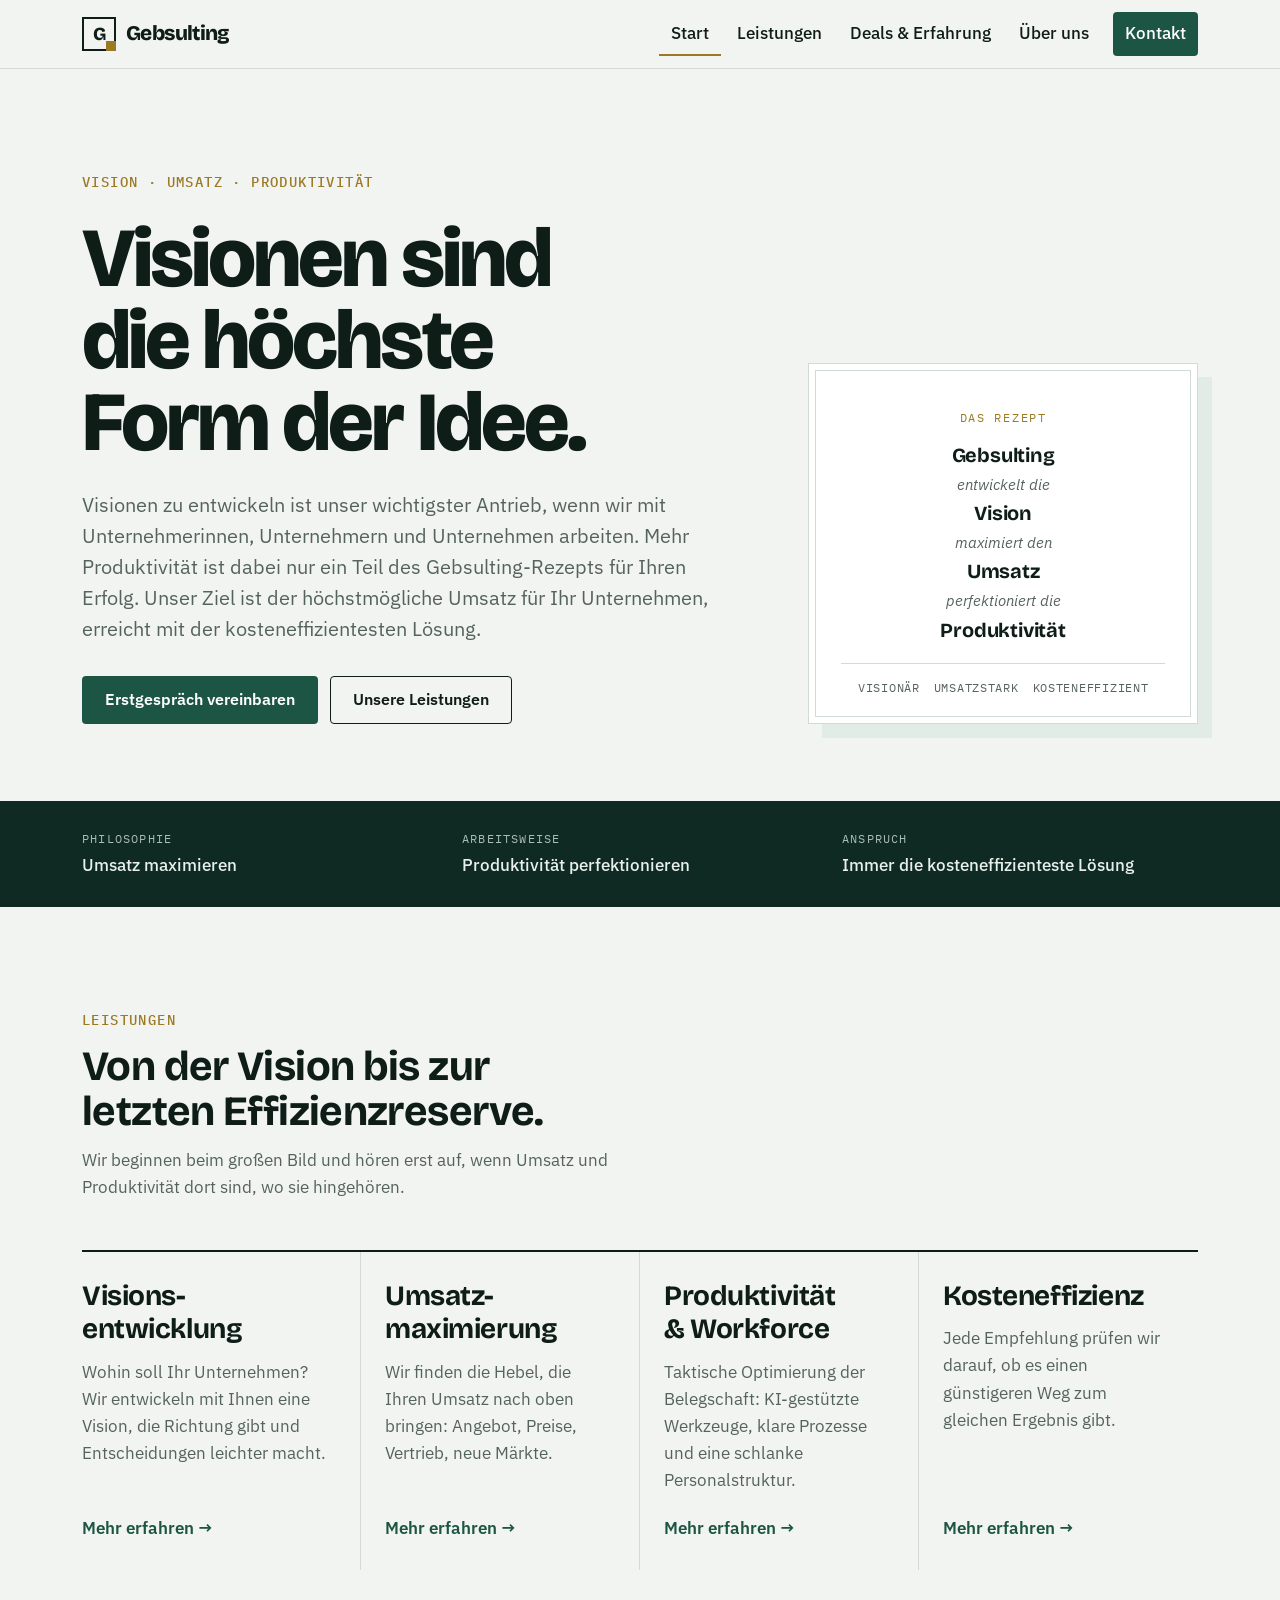
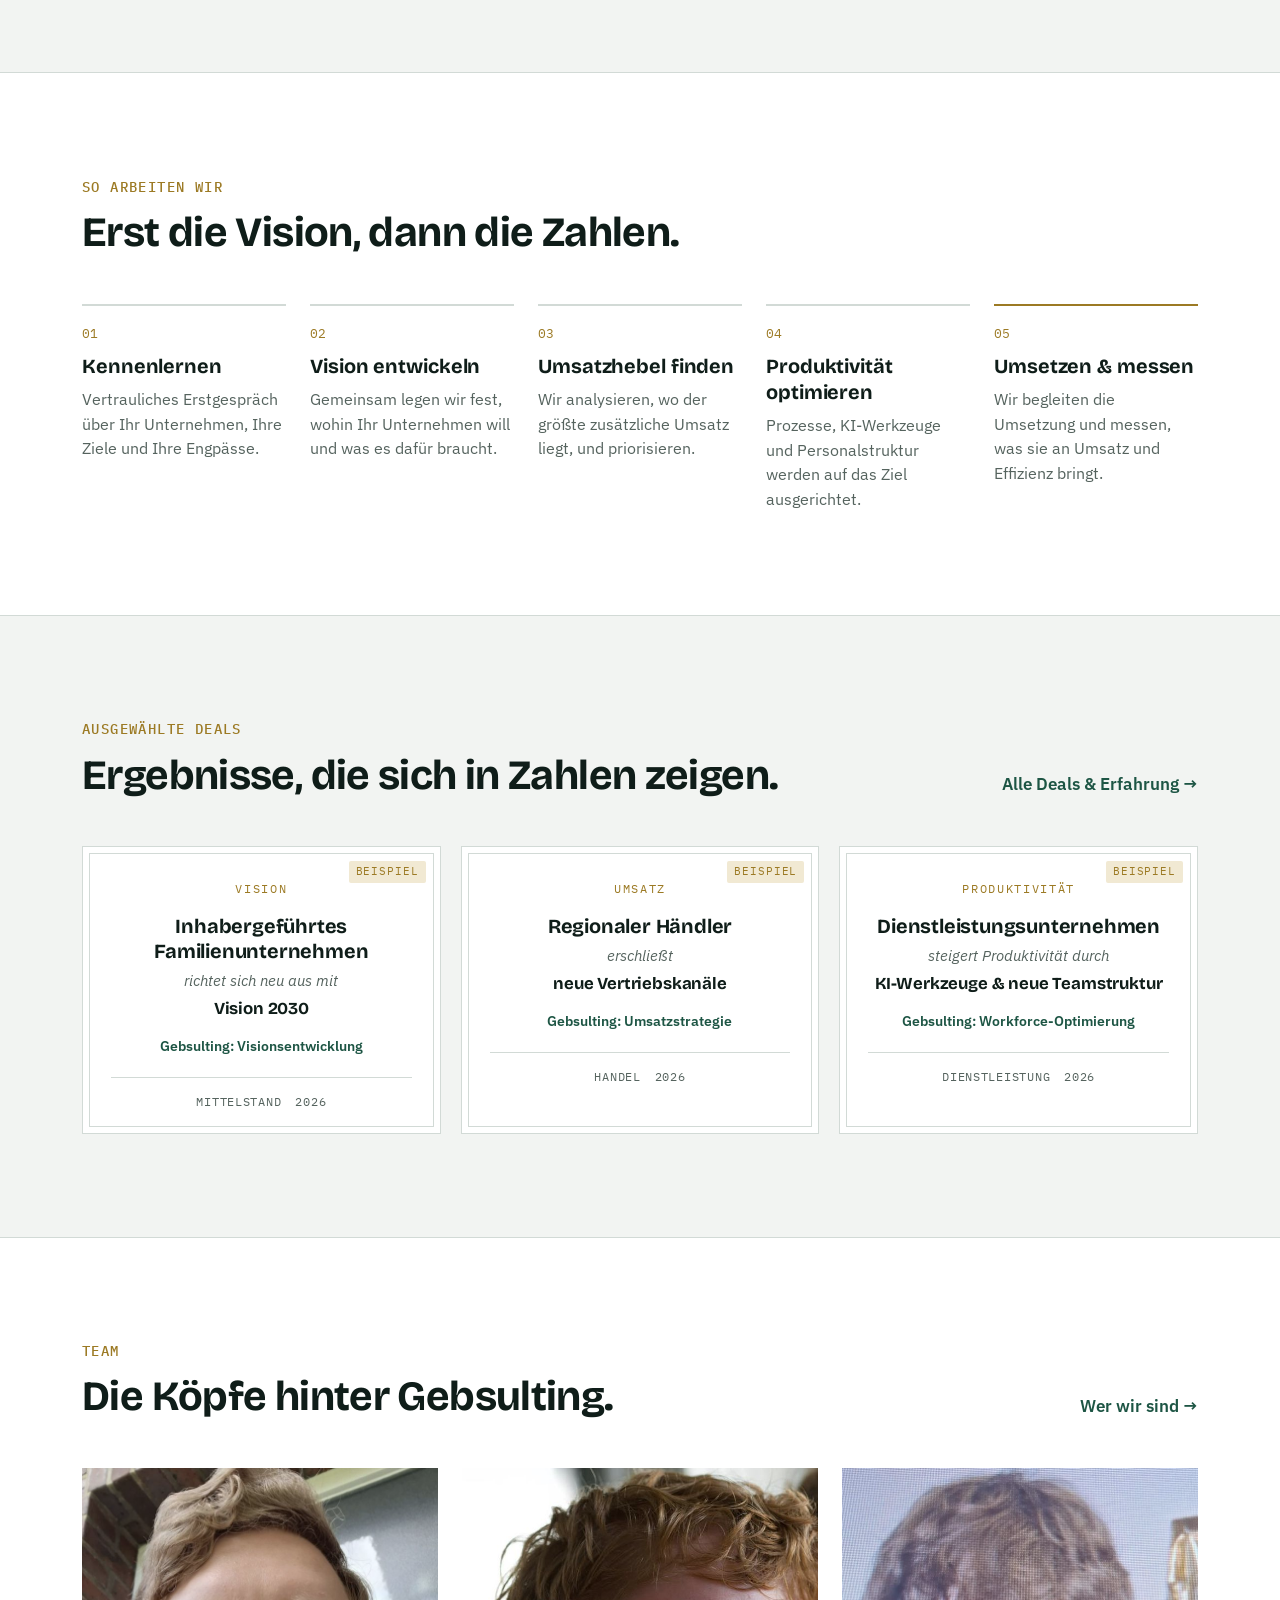
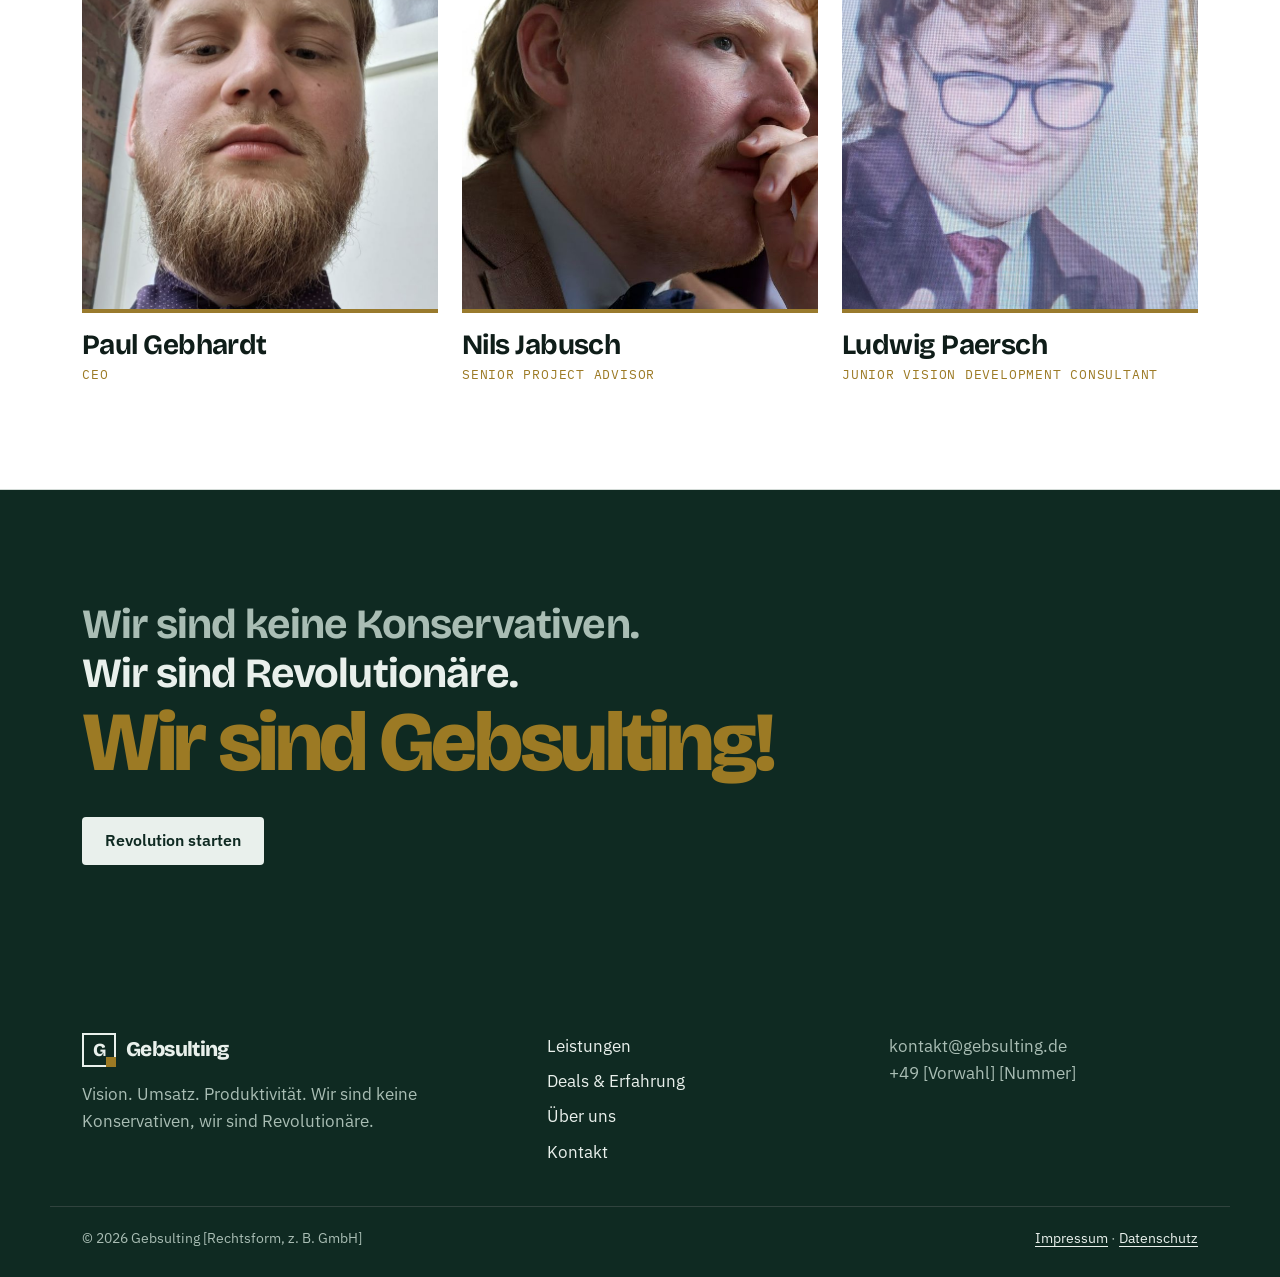
==== commit 5bd0a8f1: "Gebsulting: Teamfotos, präsentere Über-uns-Seite und Bilder auf den Seiten Porträts für Paul Gebhard" ====
--- a/gebsulting-website/index.html
+++ b/gebsulting-website/index.html
@@ -136,6 +136,19 @@
     </div>
   </div>
 
+  <div class="section section-alt">
+    <div class="wrap">
+      <div class="section-head section-head-row">
+        <div>
+          <p class="eyebrow">Team</p>
+          <h2 class="h2">Die Köpfe hinter Gebsulting.</h2>
+        </div>
+        <a class="link-arrow" href="#ueber-uns">Wer wir sind</a>
+      </div>
+      <div class="team-strip" id="team-teaser"></div>
+    </div>
+  </div>
+
   <div class="manifesto">
     <div class="wrap manifesto-inner">
       <p class="manifesto-line">Wir sind keine Konservativen.</p>
@@ -154,6 +167,13 @@
       <h1 class="h1">Umsatz maximieren. Produktivität perfektionieren.</h1>
       <p class="lead">Umsatzmaximierung ist unsere Philosophie, perfekte Produktivität unsere Arbeitsweise. Am Anfang steht immer die Vision. Die vier Felder bauen aufeinander auf.</p>
     </div>
+  </div>
+
+  <div class="wrap">
+    <figure class="photo-feature">
+      <img src="assets/img/visionsarbeit.jpg" alt="Ludwig Paersch bespricht Geschäftsideen mit Nils Jabusch" loading="lazy" width="1400" height="933">
+      <figcaption><span class="eyebrow">Visionsentwicklung in der Praxis</span>Ludwig Paersch bespricht neue Geschäftsideen mit Nils Jabusch.</figcaption>
+    </figure>
   </div>
 
   <div class="section">
@@ -261,6 +281,20 @@
     </div>
   </div>
 
+  <div class="trophy">
+    <div class="wrap trophy-grid">
+      <figure class="trophy-photo">
+        <img src="assets/img/abschluss.jpg" alt="Nils Jabusch stößt nach einem erfolgreichen Abschluss an" loading="lazy" width="1400" height="1050">
+      </figure>
+      <div class="trophy-text">
+        <p class="eyebrow">Nach dem Abschluss</p>
+        <h2 class="h2">Jeder Deal verdient einen Toast.</h2>
+        <p>Wenn die Vision steht, der Umsatz wächst und der Vertrag unterschrieben ist, stoßen wir an. Hier: Nils Jabusch nach einem erfolgreichen Abschluss.</p>
+        <a class="btn btn-primary" href="#kontakt">Ihr Deal als Nächstes</a>
+      </div>
+    </div>
+  </div>
+
   <div class="section section-alt">
     <div class="wrap exp-grid">
       <div>
@@ -294,11 +328,17 @@
     <div class="wrap">
       <p class="eyebrow">Über uns</p>
       <h1 class="h1">Wir sind Gebsulting.</h1>
-      <p class="lead">Wir sind keine Konservativen, wir sind Revolutionäre. Wir entwickeln Visionen, maximieren Umsatz und perfektionieren Produktivität, für Unternehmerinnen, Unternehmer, Unternehmen und alle, die mit uns etwas bewegen wollen.</p>
-    </div>
-  </div>
-
-  <div class="section">
+      <p class="lead">Drei Köpfe, eine Mission: Wir entwickeln Visionen, maximieren Umsatz und perfektionieren Produktivität. Wir sind keine Konservativen, wir sind Revolutionäre.</p>
+    </div>
+  </div>
+
+  <div class="section section-team">
+    <div class="wrap">
+      <div class="profiles" id="team"></div>
+    </div>
+  </div>
+
+  <div class="section section-alt">
     <div class="wrap about-grid">
       <div class="about-text">
         <h2 class="h2">Unser Verständnis von Beratung.</h2>
@@ -324,16 +364,6 @@
           <p>„Das haben wir schon immer so gemacht“ ist für uns kein Argument.</p>
         </div>
       </div>
-    </div>
-  </div>
-
-  <div class="section section-alt">
-    <div class="wrap">
-      <div class="section-head">
-        <p class="eyebrow">Team</p>
-        <h2 class="h2">Die Köpfe hinter Gebsulting.</h2>
-      </div>
-      <div class="team-grid" id="team"></div>
     </div>
   </div>
 
--- a/gebsulting-website/assets/css/style.css
+++ b/gebsulting-website/assets/css/style.css
@@ -756,3 +756,121 @@
   .person { flex-direction: row; align-items: flex-start; }
   .person-avatar { flex: none; width: 84px; aspect-ratio: 1; font-size: 1.75rem; }
 }
+
+/* ---------- Team: Start-Leiste ---------- */
+.team-strip { display: grid; grid-template-columns: repeat(3, minmax(0, 1fr)); gap: 24px; }
+.team-card {
+  display: flex;
+  flex-direction: column;
+  gap: 4px;
+  color: var(--ink);
+  text-decoration: none;
+  min-width: 0;
+}
+.team-card-img {
+  width: 100%;
+  max-width: 100%;
+  aspect-ratio: 4 / 5;
+  object-fit: cover;
+  display: block;
+  margin-bottom: 12px;
+  border-bottom: 4px solid var(--brass);
+  filter: saturate(.9);
+  transition: filter .2s ease;
+}
+.team-card:hover .team-card-img { filter: saturate(1.05); }
+.team-card-name { font: 700 var(--step-2)/1.15 var(--font-display); letter-spacing: -0.02em; }
+.team-card:hover .team-card-name { color: var(--accent); }
+@media (max-width: 700px) {
+  .team-strip { grid-template-columns: minmax(0, 1fr); gap: 20px; }
+  .team-card { display: grid; grid-template-columns: 112px minmax(0, 1fr); grid-template-rows: auto auto; column-gap: 16px; align-content: center; }
+  .team-card-img { grid-row: 1 / span 2; margin: 0; }
+  .team-card-name { align-self: end; }
+}
+
+/* ---------- Team: Profile (Über uns) ---------- */
+.section-team { padding-top: clamp(40px, 6vw, 72px); }
+.profiles { display: flex; flex-direction: column; gap: clamp(48px, 7vw, 96px); }
+.profile {
+  display: grid;
+  grid-template-columns: minmax(0, 5fr) minmax(0, 7fr);
+  gap: clamp(24px, 5vw, 72px);
+  align-items: center;
+}
+.profile:nth-child(even) .profile-photo { order: 2; }
+.profile-photo { position: relative; margin: 0; max-width: 460px; width: 100%; }
+.profile:nth-child(even) .profile-photo { justify-self: end; }
+.profile-img {
+  display: block;
+  width: 100%;
+  max-width: 100%;
+  aspect-ratio: 4 / 5;
+  object-fit: cover;
+  box-shadow: 14px 14px 0 var(--accent-soft);
+}
+.profile:nth-child(even) .profile-img { box-shadow: -14px 14px 0 var(--accent-soft); }
+.profile-no {
+  position: absolute;
+  left: 0;
+  bottom: 0;
+  background: var(--brass);
+  color: var(--band);
+  font: 500 0.875rem/1 var(--font-mono);
+  padding: 10px 12px;
+  font-variant-numeric: tabular-nums;
+}
+.profile-text { display: flex; flex-direction: column; gap: 14px; min-width: 0; max-width: 560px; }
+.profile-name {
+  margin: 0;
+  font: 800 var(--step-4)/1 var(--font-display);
+  letter-spacing: -0.035em;
+  text-wrap: balance;
+}
+.profile-text > p:last-child { font-size: var(--step-1); color: var(--muted); line-height: 1.5; }
+@media (max-width: 760px) {
+  .profile { grid-template-columns: minmax(0, 1fr); }
+  .profile:nth-child(even) .profile-photo { order: 0; justify-self: start; }
+  .profile-photo { max-width: 340px; }
+  .profile:nth-child(even) .profile-img { box-shadow: 14px 14px 0 var(--accent-soft); }
+}
+
+/* ---------- Fotos ---------- */
+.photo-feature { margin: clamp(32px, 5vw, 56px) 0 0; display: flex; flex-direction: column; gap: 12px; }
+.photo-feature img {
+  display: block;
+  width: 100%;
+  max-width: 100%;
+  aspect-ratio: 21 / 9;
+  object-fit: cover;
+  object-position: 50% 40%;
+}
+.photo-feature figcaption { display: flex; flex-direction: column; gap: 4px; color: var(--muted); font-size: 0.95rem; }
+@media (max-width: 600px) { .photo-feature img { aspect-ratio: 4 / 3; } }
+
+.trophy { background: var(--band); color: var(--band-ink); }
+.trophy-grid {
+  display: grid;
+  grid-template-columns: minmax(0, 1.2fr) minmax(0, 1fr);
+  gap: clamp(28px, 5vw, 72px);
+  align-items: center;
+  padding-block: clamp(48px, 7vw, 88px);
+}
+.trophy-photo { margin: 0; position: relative; }
+.trophy-photo img {
+  display: block;
+  width: 100%;
+  max-width: 100%;
+  aspect-ratio: 4 / 3;
+  object-fit: cover;
+  border: 1px solid var(--band-muted);
+  outline: 1px solid var(--band-muted);
+  outline-offset: -10px;
+}
+.trophy-text { display: flex; flex-direction: column; align-items: flex-start; gap: 16px; min-width: 0; }
+.trophy-text p:not(.eyebrow) { color: var(--band-muted); max-width: 46ch; }
+.trophy .btn-primary { background: var(--brass); color: var(--band); }
+.trophy .btn-primary:hover { background: var(--band-ink); color: var(--band); }
+@media (max-width: 800px) { .trophy-grid { grid-template-columns: minmax(0, 1fr); } }
+
+/* Höhe aus dem Seitenverhältnis berechnen, nicht aus dem height-Attribut */
+.profile-img, .team-card-img, .photo-feature img, .trophy-photo img { height: auto; }
